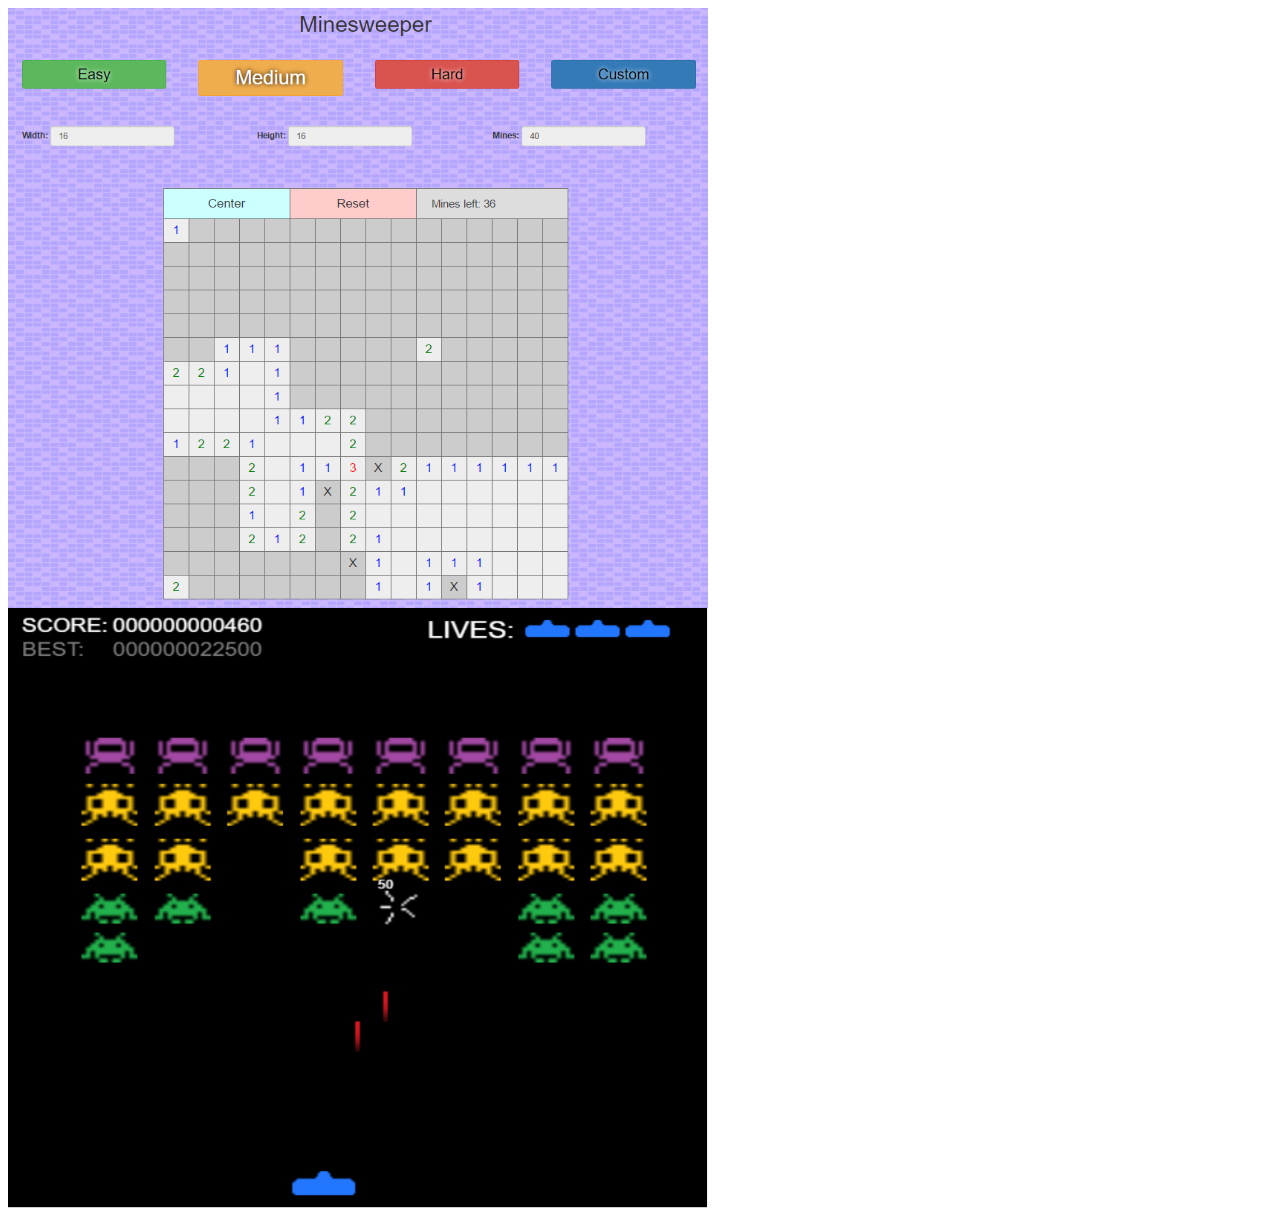
==== index.html @ f4271d46 "added index page" ====
<html>
    <head>
    </head>
    <body>
        <a href="Minesweeper">
            <img src="img/Minesweeper.png" height="600" width="700">
        </a>
        <a href="SpaceInvaders">
            <img src="img/SpaceInvaders.png" height="600" width="700">
        </a>
    </body>
</html>
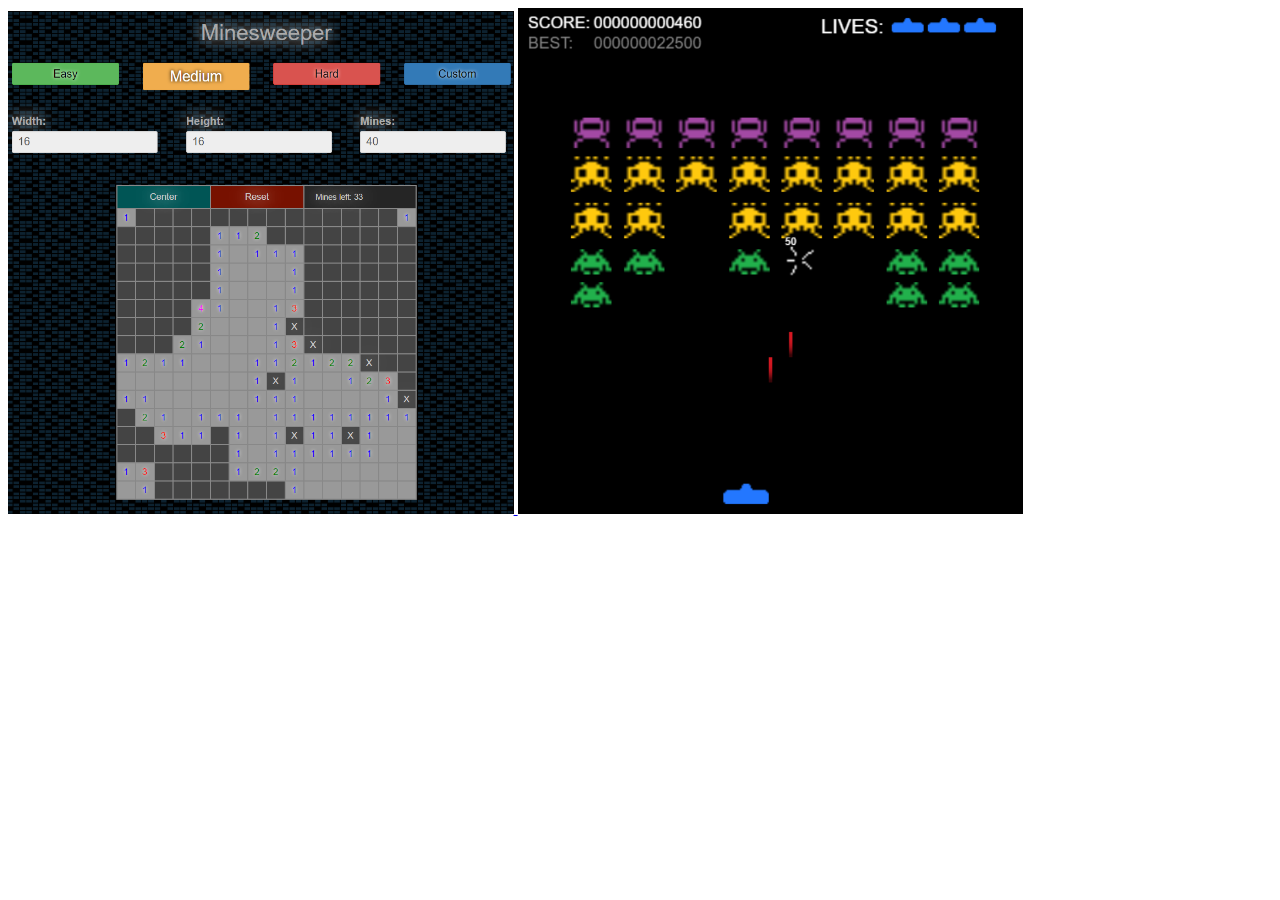
==== commit 9a039034: "update preview images + sizes" ====
--- a/index.html
+++ b/index.html
@@ -3,10 +3,10 @@
     </head>
     <body>
         <a href="Minesweeper">
-            <img src="img/Minesweeper.png" height="600" width="700">
+            <img src="img/Minesweeper.png" width="40%">
         </a>
         <a href="SpaceInvaders">
-            <img src="img/SpaceInvaders.png" height="600" width="700">
+            <img src="img/SpaceInvaders.png" width="40%">
         </a>
     </body>
 </html>
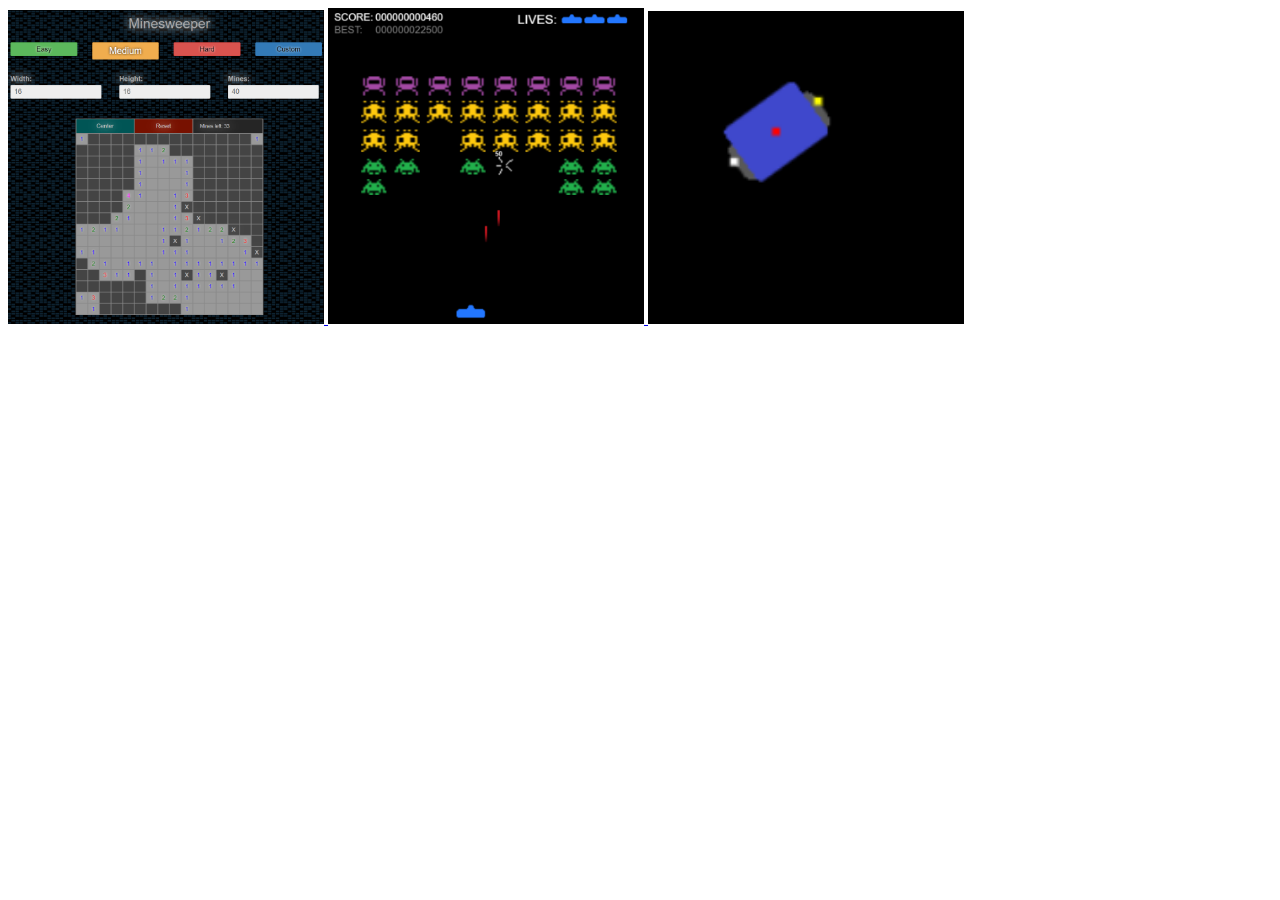
==== commit b4743f9c: "add CarSimulator" ====
--- a/index.html
+++ b/index.html
@@ -3,10 +3,13 @@
     </head>
     <body>
         <a href="Minesweeper">
-            <img src="img/Minesweeper.png" width="40%">
+            <img src="img/Minesweeper.png" width="25%">
         </a>
         <a href="SpaceInvaders">
-            <img src="img/SpaceInvaders.png" width="40%">
+            <img src="img/SpaceInvaders.png" width="25%">
+        </a>
+        <a href="CarSimulator">
+            <img src="img/CarSimulator.png" width="25%">
         </a>
     </body>
 </html>
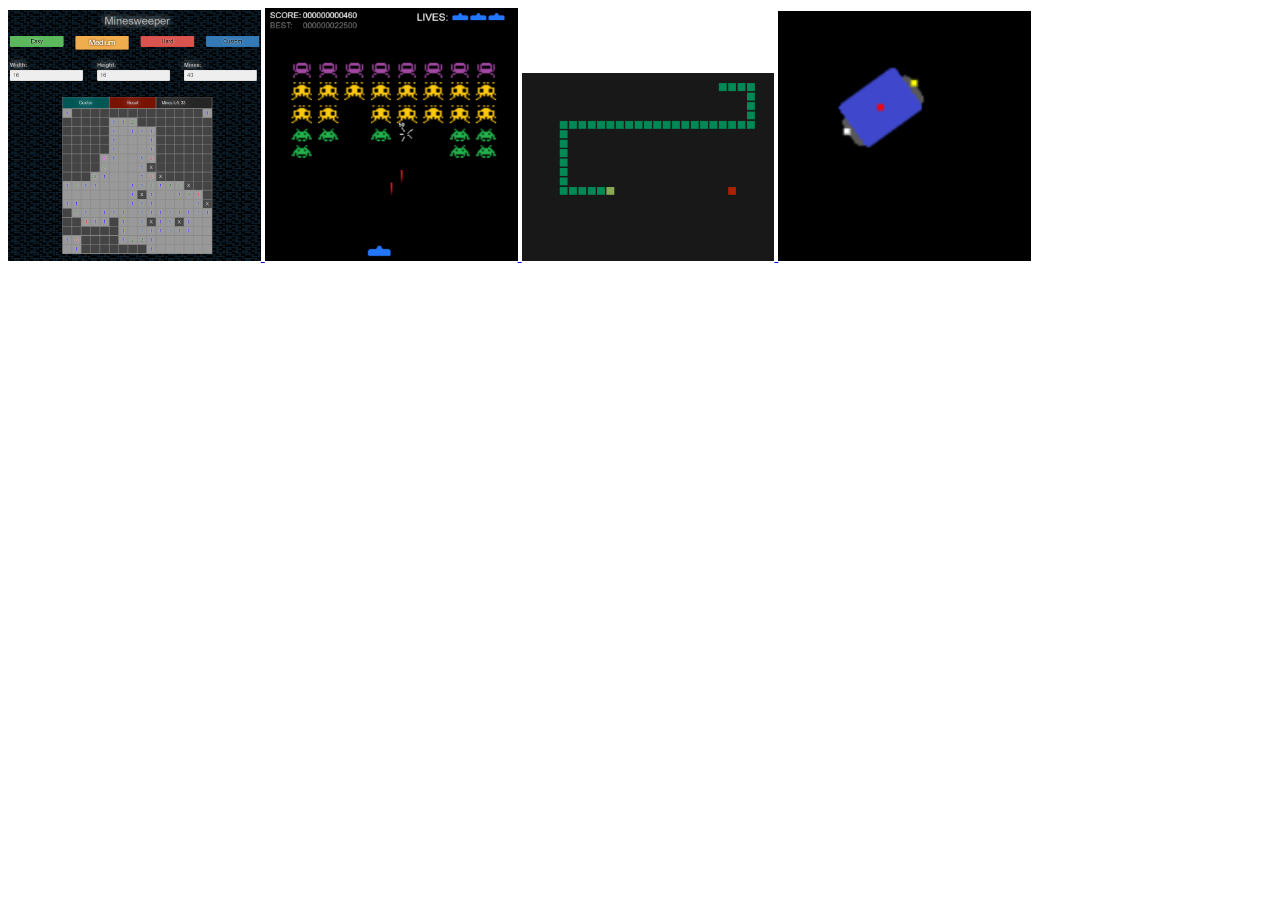
==== commit 8b830c77: "fix Snake + update submodules" ====
--- a/index.html
+++ b/index.html
@@ -3,13 +3,16 @@
     </head>
     <body>
         <a href="Minesweeper">
-            <img src="img/Minesweeper.png" width="25%">
+            <img src="img/Minesweeper.png" width="20%">
         </a>
         <a href="SpaceInvaders">
-            <img src="img/SpaceInvaders.png" width="25%">
+            <img src="img/SpaceInvaders.png" width="20%">
+        </a>
+        <a href="Snake">
+            <img src="img/Snake.png" width="20%">
         </a>
         <a href="CarSimulator">
-            <img src="img/CarSimulator.png" width="25%">
+            <img src="img/CarSimulator.png" width="20%">
         </a>
     </body>
 </html>
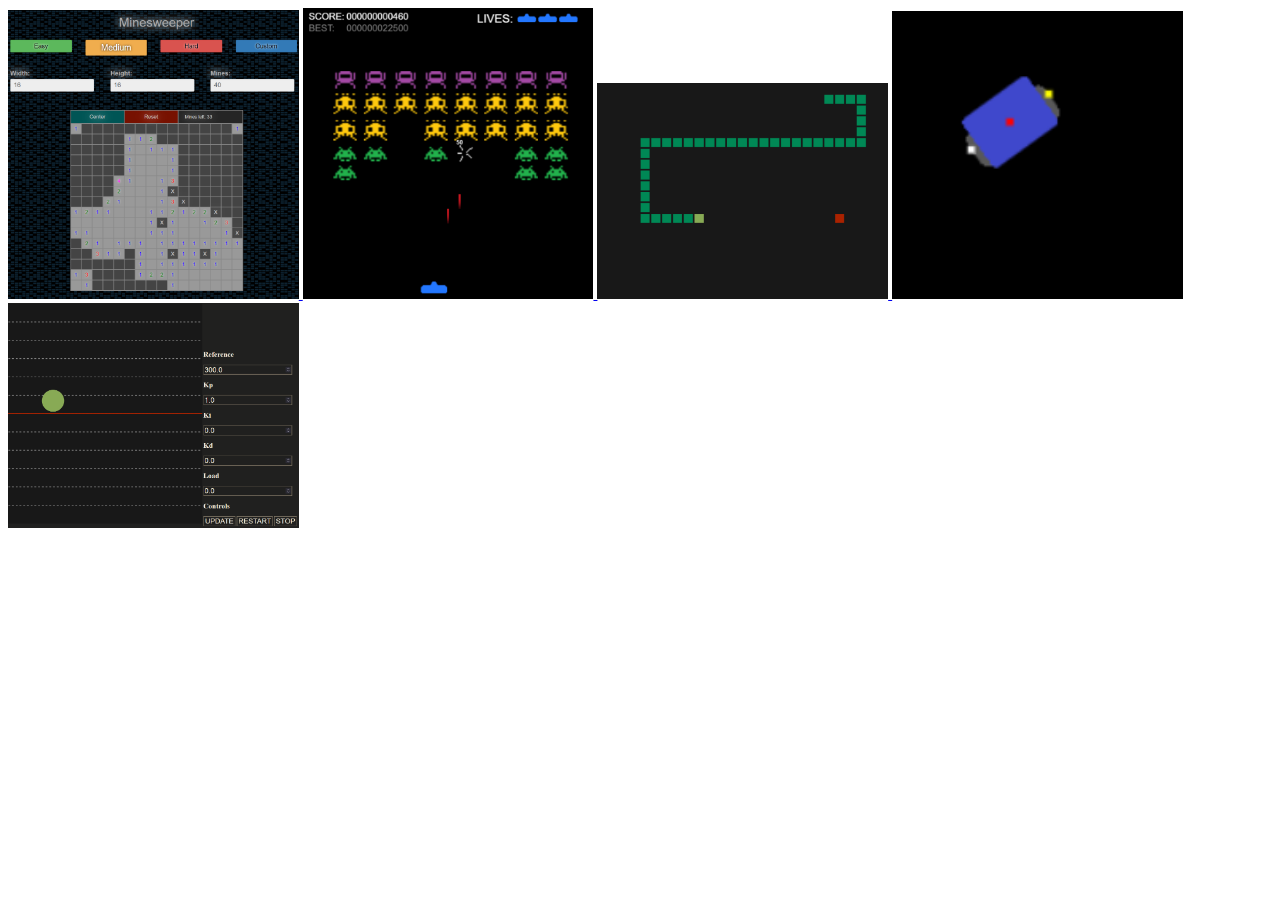
==== commit ebeddb7c: "add PID to index page" ====
--- a/index.html
+++ b/index.html
@@ -3,16 +3,19 @@
     </head>
     <body>
         <a href="Minesweeper">
-            <img src="img/Minesweeper.png" width="20%">
+            <img src="img/Minesweeper.png" width="23%">
         </a>
         <a href="SpaceInvaders">
-            <img src="img/SpaceInvaders.png" width="20%">
+            <img src="img/SpaceInvaders.png" width="23%">
         </a>
         <a href="Snake">
-            <img src="img/Snake.png" width="20%">
+            <img src="img/Snake.png" width="23%">
         </a>
         <a href="CarSimulator">
-            <img src="img/CarSimulator.png" width="20%">
+            <img src="img/CarSimulator.png" width="23%">
+        </a>
+        <a href="PID">
+            <img src="img/PID.png" width="23%">
         </a>
     </body>
 </html>
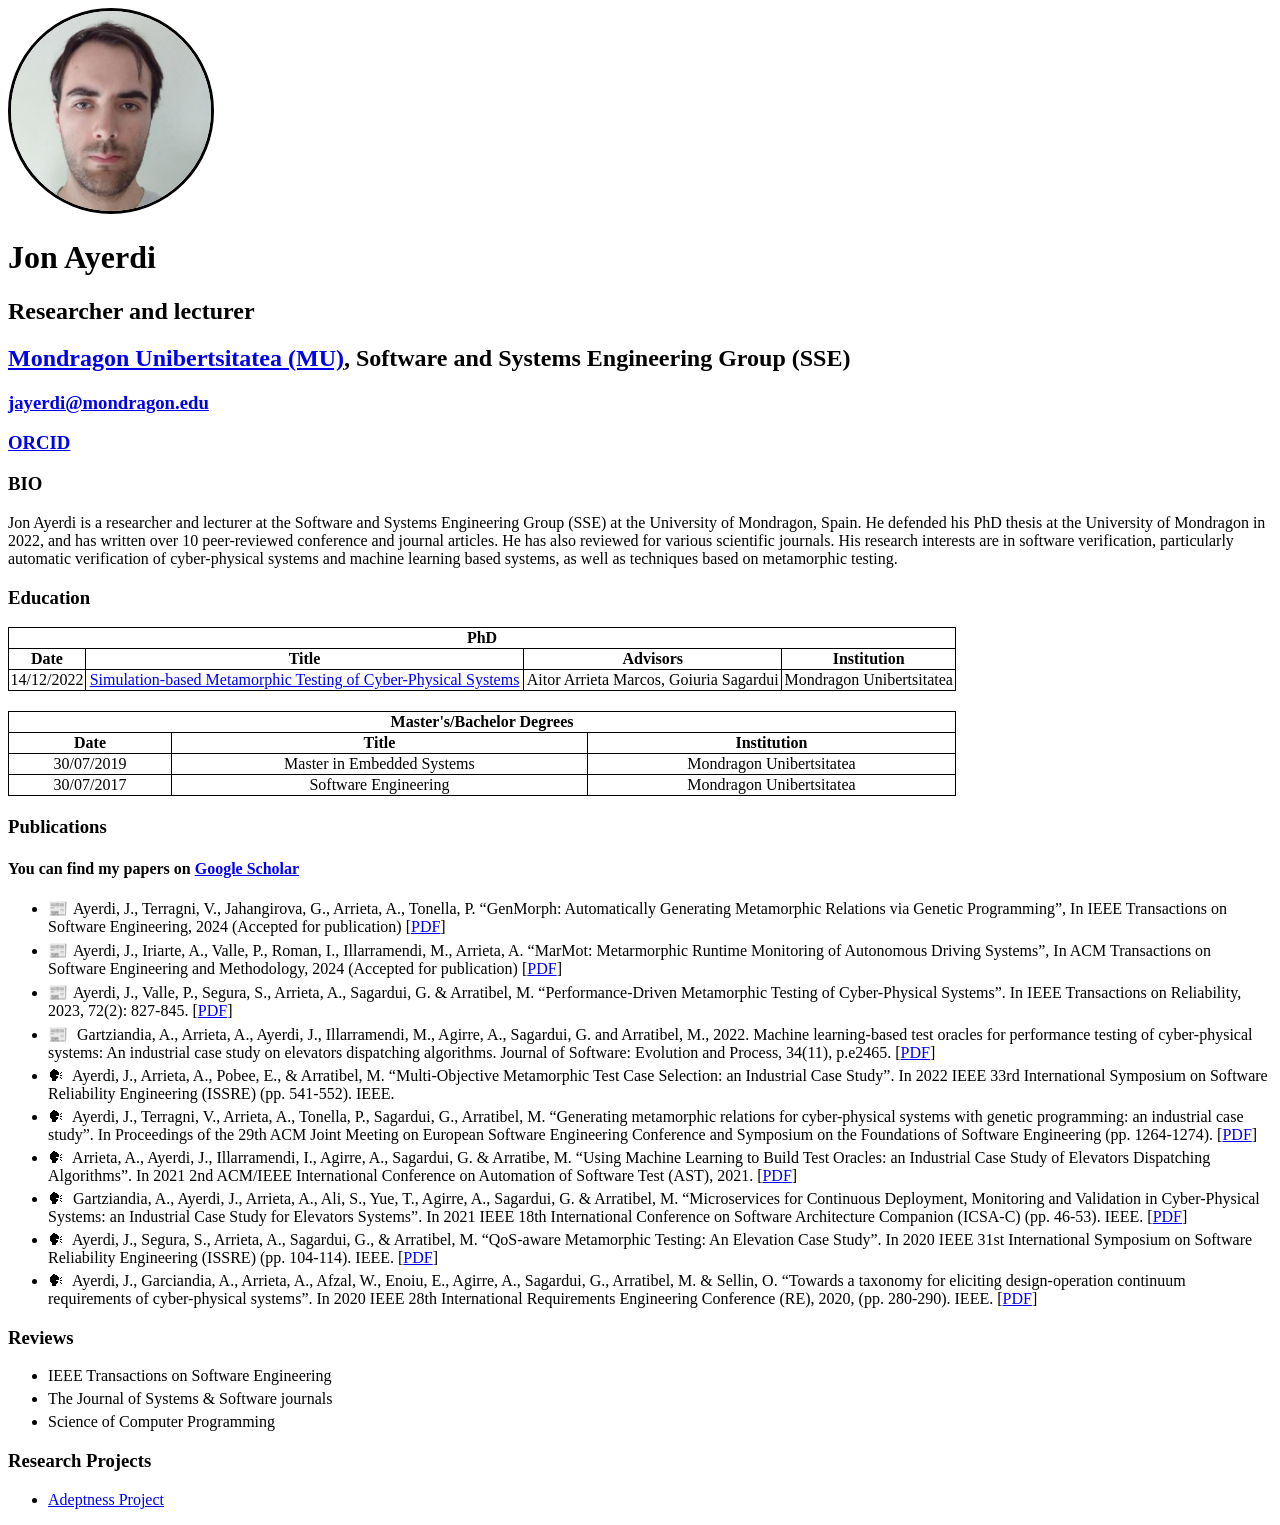
==== commit f8740acc: "add CV homepage" ====
--- a/index.html
+++ b/index.html
@@ -1,21 +1,155 @@
-<html>
-    <head>
-    </head>
-    <body>
-        <a href="Minesweeper">
-            <img src="img/Minesweeper.png" width="23%">
-        </a>
-        <a href="SpaceInvaders">
-            <img src="img/SpaceInvaders.png" width="23%">
-        </a>
-        <a href="Snake">
-            <img src="img/Snake.png" width="23%">
-        </a>
-        <a href="CarSimulator">
-            <img src="img/CarSimulator.png" width="23%">
-        </a>
-        <a href="PID">
-            <img src="img/PID.png" width="23%">
-        </a>
-    </body>
-</html>
+<!DOCTYPE html>
+<html lang="en">
+
+<head>
+    <title>Jon Ayerdi</title>
+    <link rel="stylesheet" href="style.css">
+    <meta charset="utf-8">
+    <meta name="viewport" content="width=device-width">
+</head>
+
+<body>
+    <div class="container">
+        <div class="header">
+            <img id="profile-img" src="img/ayerdi-jon.jpg" alt="Jon Ayerdi" height="200" width="200">
+            <h1>Jon Ayerdi</h1>
+            <h2>Researcher and lecturer</h2>
+            <h2><a href="https://www.mondragon.edu/">Mondragon Unibertsitatea (MU)</a>, Software and Systems Engineering
+                Group (SSE)</h2>
+            <h3><a href="mailto:jayerdi@mondragon.edu">jayerdi@mondragon.edu</a></h3>
+            <h3><a href="https://orcid.org/0000-0003-0491-9711">ORCID</a></h3>
+        </div>
+        <div class="content">
+            <h3>BIO</h3>
+            <p>
+                Jon Ayerdi is a researcher and lecturer at the Software and Systems Engineering Group (SSE) at the
+                University of Mondragon, Spain.
+                He defended his PhD thesis at the University of Mondragon in 2022, and has written over 10 peer-reviewed
+                conference and journal articles.
+                He has also reviewed for various scientific journals.
+                His research interests are in software verification, particularly automatic verification of
+                cyber-physical systems and machine learning based systems, as well as techniques based on metamorphic
+                testing.
+            </p>
+            <h3>Education</h3>
+            <table>
+                <tr>
+                    <th colspan="4">PhD</th>
+                </tr>
+                <tr>
+                    <th>Date</th>
+                    <th>Title</th>
+                    <th>Advisors</th>
+                    <th>Institution</th>
+                </tr>
+                <tr>
+                    <td>14/12/2022</td>
+                    <td><a href="https://ebiltegia.mondragon.edu/bitstream/handle/20.500.11984/6142/AyerdiCantalejoJon_tesis.pdf">Simulation-based Metamorphic Testing of Cyber-Physical Systems</a></td>
+                    <td>Aitor Arrieta Marcos, Goiuria Sagardui</td>
+                    <td>Mondragon Unibertsitatea</td>
+                </tr>
+            </table>
+            <table>
+                <tr>
+                    <th colspan="3">Master's/Bachelor Degrees</th>
+                </tr>
+                <tr>
+                    <th>Date</th>
+                    <th>Title</th>
+                    <th>Institution</th>
+                </tr>
+                <tr>
+                    <td>30/07/2019</td>
+                    <td>Master in Embedded Systems</td>
+                    <td>Mondragon Unibertsitatea</td>
+                </tr>
+                <tr>
+                    <td>30/07/2017</td>
+                    <td>Software Engineering</td>
+                    <td>Mondragon Unibertsitatea</td>
+                </tr>
+            </table>
+            <h3>Publications</h3>
+            <h4>You can find my papers on <a href="https://scholar.google.com/citations?user=ty9mkEcAAAAJ&">Google
+                    Scholar</a></h4>
+            <ul>
+                <li class="journal">Ayerdi, J., Terragni, V., Jahangirova, G., Arrieta, A., Tonella, P. “GenMorph:
+                    Automatically Generating Metamorphic Relations via Genetic Programming”, In IEEE Transactions on
+                    Software Engineering, 2024 (Accepted for publication) [<a href="https://arxiv.org/pdf/2312.15302"
+                        target="_blank">PDF</a>]</li>
+                <li class="journal">Ayerdi, J., Iriarte, A., Valle, P., Roman, I., Illarramendi, M., Arrieta, A.
+                    “MarMot: Metarmorphic Runtime Monitoring of Autonomous Driving Systems”, In ACM Transactions on
+                    Software Engineering and Methodology, 2024 (Accepted for publication) [<a
+                        href="https://arxiv.org/pdf/2310.07414" target="_blank">PDF</a>]</li>
+                <li class="journal">Ayerdi, J., Valle, P., Segura, S., Arrieta, A., Sagardui, G. & Arratibel, M.
+                    “Performance-Driven Metamorphic Testing of Cyber-Physical Systems”. In IEEE Transactions on
+                    Reliability, 2023, 72(2): 827-845. [<a
+                        href="https://ebiltegia.mondragon.edu/bitstream/handle/20.500.11984/5824/Performance-Driven%20Metamorphic%20Testing%20of%20Cyber-Physical%20Systems.PDF"
+                        target="_blank">PDF</a>]</li>
+                <li class="journal">
+                    Gartziandia, A., Arrieta, A., Ayerdi, J., Illarramendi, M., Agirre, A., Sagardui, G. and Arratibel,
+                    M., 2022. Machine learning‐based test oracles for performance testing of cyber‐physical systems: An
+                    industrial
+                    case study on elevators dispatching algorithms. Journal of Software: Evolution and Process, 34(11),
+                    p.e2465. [<a href="https://doi.org/10.1002/smr.2465" target="_blank">PDF</a>]
+                </li>
+                <li class="conference">
+                    Ayerdi, J., Arrieta, A., Pobee, E., &amp; Arratibel, M. “Multi-Objective Metamorphic Test Case
+                    Selection: an Industrial Case Study”. In 2022 IEEE 33rd International Symposium on Software
+                    Reliability Engineering (ISSRE) (pp. 541-552). IEEE.
+                </li>
+                <li class="conference">
+                    Ayerdi, J., Terragni, V., Arrieta, A., Tonella, P., Sagardui, G., Arratibel, M. “Generating
+                    metamorphic relations for cyber-physical systems with genetic programming: an industrial case
+                    study”. In Proceedings of the 29th ACM Joint Meeting on European Software Engineering Conference and
+                    Symposium on the Foundations of Software Engineering (pp. 1264-1274). [<a
+                        href="https://ebiltegia.mondragon.edu/bitstream/handle/20.500.11984/5382/Generating%20Metamorphic%20Relations%20for%20Cyber-Physical%20Systems%20with%20Genetic%20Progrmming_an%20Industrial%20Case%20Study.pdf"
+                        target="_blank">PDF</a>]
+                </li>
+                <li class="conference">
+                    Arrieta, A., Ayerdi, J., Illarramendi, I., Agirre, A., Sagardui, G. &amp; Arratibe, M. “Using
+                    Machine Learning to Build Test Oracles: an Industrial Case Study of Elevators Dispatching
+                    Algorithms”. In 2021 2nd ACM/IEEE International Conference on Automation of Software Test (AST),
+                    2021. [<a
+                        href="https://ebiltegia.mondragon.edu/xmlui/bitstream/handle/20.500.11984/5563/UsingMachineLearningToBuildTestOraclesAnIndustrialCaseStudyOnElevatorsDispatchingAlgorithmss.pdf"
+                        target="_blank">PDF</a>]
+                </li>
+                <li class="conference">
+                    Gartziandia, A., Ayerdi, J., Arrieta, A., Ali, S., Yue, T., Agirre, A., Sagardui, G. &amp;
+                    Arratibel, M. “Microservices for Continuous Deployment, Monitoring and Validation in Cyber-Physical
+                    Systems: an Industrial Case Study for Elevators Systems”. In 2021 IEEE 18th International Conference
+                    on Software Architecture Companion (ICSA-C) (pp. 46-53). IEEE. [<a
+                        href="https://ebiltegia.mondragon.edu/xmlui/bitstream/handle/20.500.11984/5564/MicroservicesForContinuousDeploymentMonitoringAndValidationInCyberPhysicall.pdf"
+                        target="_blank">PDF</a>]
+                </li>
+                <li class="conference">
+                    Ayerdi, J., Segura, S., Arrieta, A., Sagardui, G., &amp; Arratibel, M. “QoS-aware Metamorphic
+                    Testing: An Elevation Case Study”. In 2020 IEEE 31st International Symposium on Software Reliability
+                    Engineering (ISSRE) (pp. 104-114). IEEE. [<a
+                        href="http://ebiltegia.mondragon.edu/xmlui/bitstream/handle/20.500.11984/1849/QoS_aware_Metamorphic_Testing%20An_Elevation_Case_Study.pdf"
+                        target="_blank">PDF</a>]
+                </li>
+                <li class="conference">
+                    Ayerdi, J., Garciandia, A., Arrieta, A., Afzal, W., Enoiu, E., Agirre, A., Sagardui, G., Arratibel,
+                    M. &amp; Sellin, O. “Towards a taxonomy for eliciting design-operation continuum requirements of
+                    cyber-physical systems”. In 2020 IEEE 28th International Requirements Engineering Conference (RE),
+                    2020, (pp. 280-290). IEEE. [<a
+                        href="https://ebiltegia.mondragon.edu/bitstream/handle/20.500.11984/1749/A_Taxonomy_for_Eliciting_Design_Operation_Continuum_Requirements_of_Cyber_Physical_Systems.pdf"
+                        target="_blank">PDF</a>]
+                </li>
+            </ul>
+            <h3>Reviews</h3>
+            <ul>
+                <li>IEEE Transactions on Software Engineering</li>
+                <li>The Journal of Systems & Software journals</li>
+                <li>Science of Computer Programming</li>
+            </ul>
+            <h3>Research Projects</h3>
+            <ul>
+                <li><a href="https://adeptness.eu/">Adeptness Project</a></li>
+            </ul>
+        </div>
+    </div>
+</body>
+
+</html>
--- a/style.css
+++ b/style.css
@@ -0,0 +1,29 @@
+#profile-img {
+    border-radius: 50%;
+    border: 3px solid black;
+}
+
+.journal:before {
+    content: "📰";
+    padding-right: 5px;
+}
+
+.conference:before {
+    content: "🗣";
+    padding-right: 5px;
+}
+
+li {
+    margin-bottom: 5px;
+}
+
+table {
+    border-collapse: collapse;
+    width: 75%;
+    margin-bottom: 20px;
+}
+
+th, td {
+    border: 1px solid;
+    text-align: center;
+}
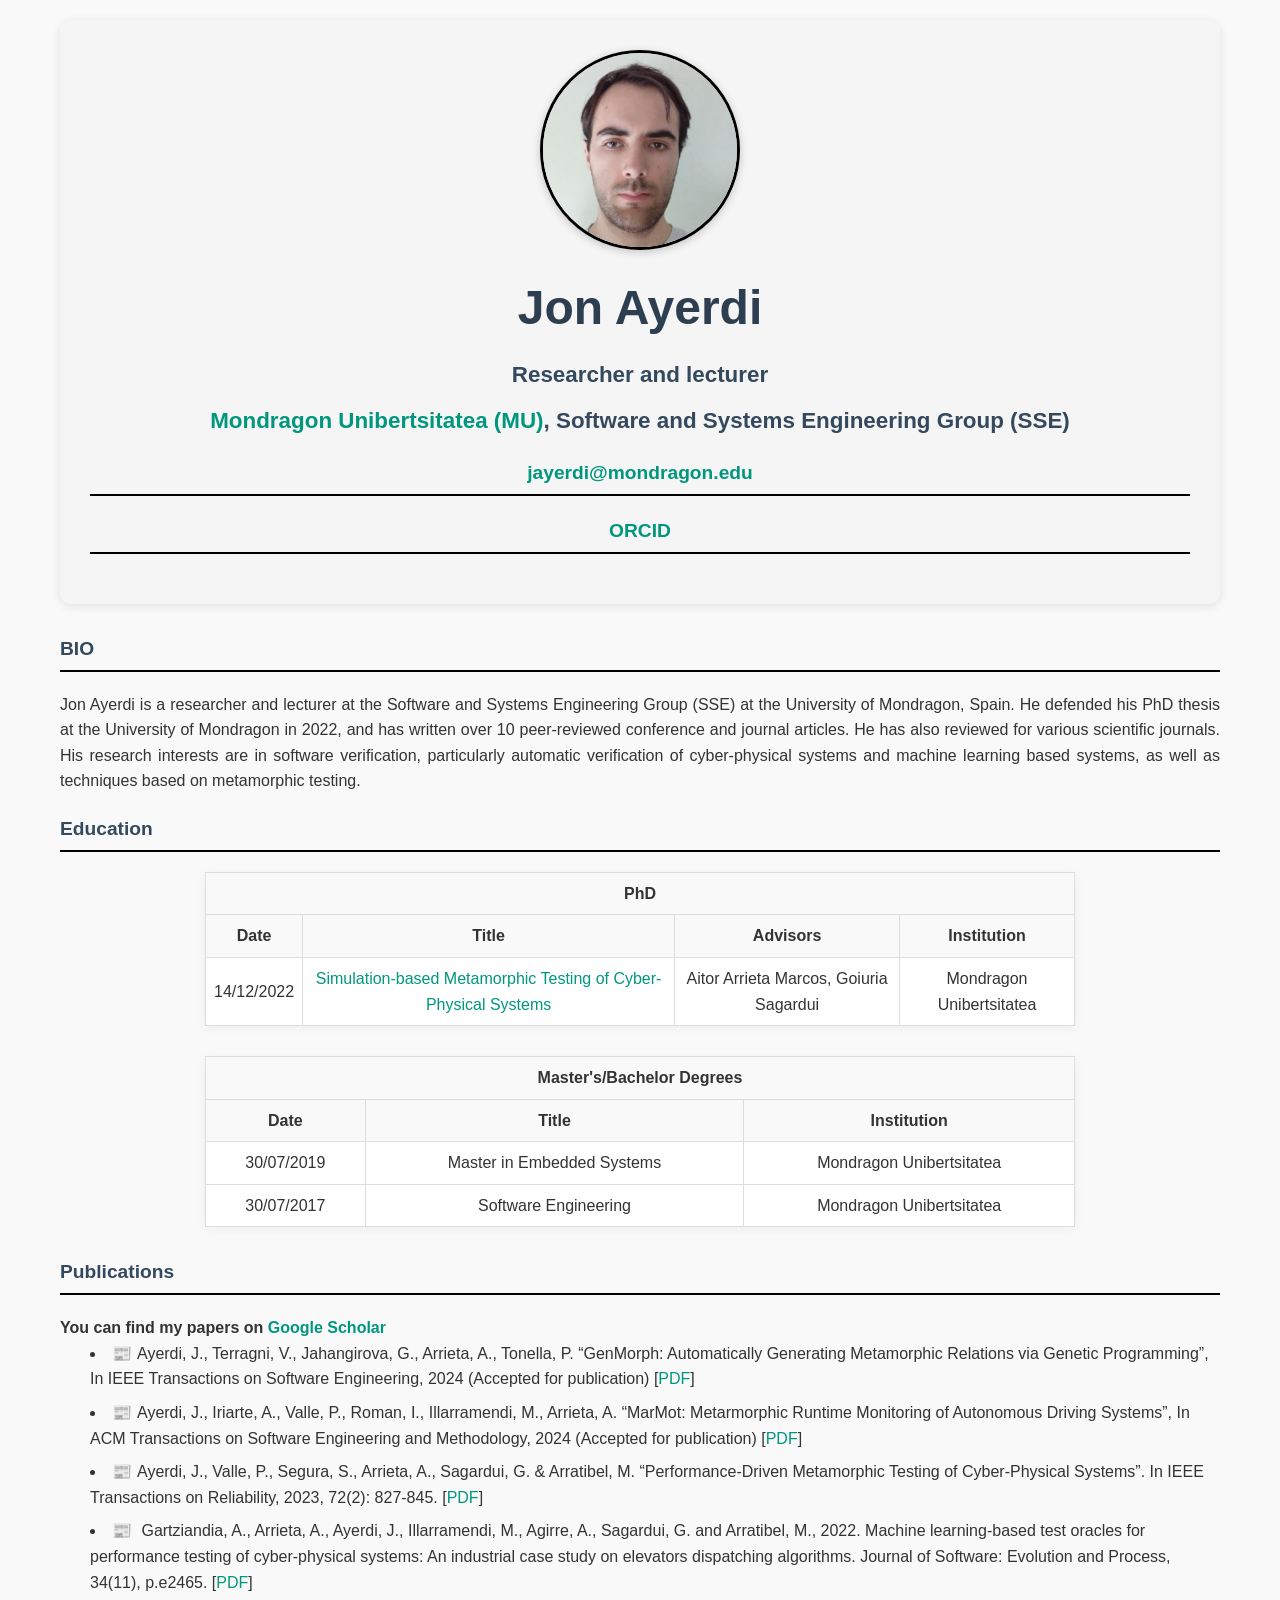
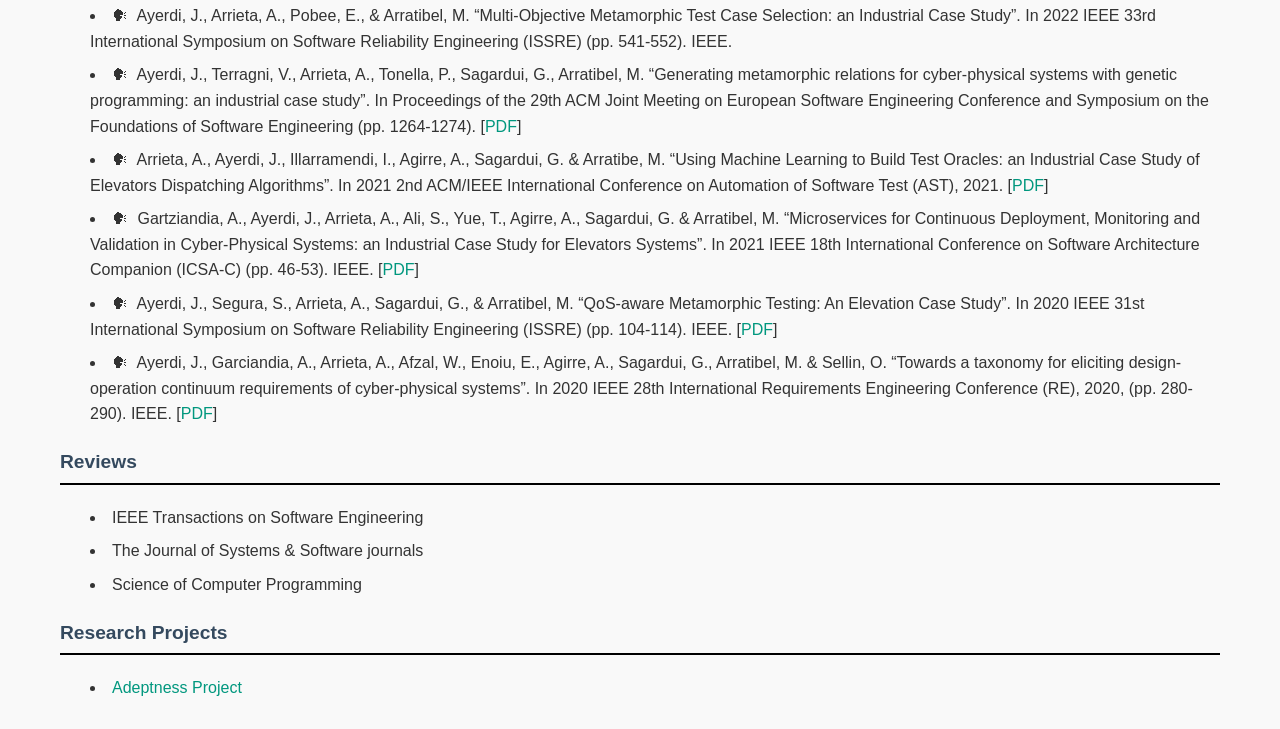
==== commit edabaebd: "update CV homepage" ====
--- a/index.html
+++ b/index.html
@@ -3,9 +3,122 @@
 
 <head>
     <title>Jon Ayerdi</title>
-    <link rel="stylesheet" href="style.css">
     <meta charset="utf-8">
-    <meta name="viewport" content="width=device-width">
+    <meta name="viewport" content="width=device-width, initial-scale=1.0">
+    <style>
+        * {
+            margin: 0;
+            padding: 0;
+            box-sizing: border-box;
+        }
+
+        body {
+            font-family: Arial, sans-serif;
+            line-height: 1.6;
+            color: #333;
+            background-color: #f9f9f9;
+        }
+
+        .container {
+            max-width: 1200px;
+            margin: 0 auto;
+            padding: 20px;
+        }
+
+        .header {
+            text-align: center;
+            padding: 30px;
+            background-color: #f5f5f5;
+            border-radius: 10px;
+            box-shadow: 0 2px 10px rgba(0, 0, 0, 0.1);
+            margin-bottom: 30px;
+        }
+
+        #profile-img {
+            display: block;
+            margin: 0 auto 20px;
+            border-radius: 50%;
+            border: 3px solid black;
+            box-shadow: 0 2px 8px rgba(0, 0, 0, 0.2);
+        }
+
+        .journal:before {
+            content: "📰";
+            padding-right: 5px;
+        }
+
+        .conference:before {
+            content: "🗣";
+            padding-right: 5px;
+        }
+
+        h1 {
+            font-size: 3em;
+            margin-bottom: 10px;
+            color: #2c3e50;
+            font-weight: bold;
+        }
+
+        h2 {
+            font-size: 1.4em;
+            margin-bottom: 10px;
+            color: #34495e;
+        }
+
+        h3 {
+            font-size: 1.2em;
+            margin: 20px 0;
+            color: #34495e;
+            border-bottom: 2px solid #000000;
+            padding-bottom: 5px;
+        }
+
+        p {
+            text-align: justify;
+            line-height: 1.6;
+            margin: 20px 0;
+        }
+
+        ul,
+        ol {
+            margin-left: 30px;
+            list-style-position: inside;
+        }
+
+        li {
+            margin-bottom: 8px;
+        }
+
+        a {
+            color: #00977e;
+            text-decoration: none;
+        }
+
+        a:hover {
+            text-decoration: underline;
+        }
+
+        table {
+            width: 75%;
+            margin: auto;
+            border-collapse: collapse;
+            background-color: white;
+            box-shadow: 0 2px 10px rgba(0, 0, 0, 0.05);
+            margin-bottom: 30px;
+        }
+
+        th,
+        td {
+            border: 1px solid #ddd;
+            padding: 8px;
+            text-align: center;
+        }
+
+        th {
+            background-color: #f9f9f9;
+            font-weight: bold;
+        }
+    </style>
 </head>
 
 <body>
@@ -44,7 +157,9 @@
                 </tr>
                 <tr>
                     <td>14/12/2022</td>
-                    <td><a href="https://ebiltegia.mondragon.edu/bitstream/handle/20.500.11984/6142/AyerdiCantalejoJon_tesis.pdf">Simulation-based Metamorphic Testing of Cyber-Physical Systems</a></td>
+                    <td><a
+                            href="https://ebiltegia.mondragon.edu/bitstream/handle/20.500.11984/6142/AyerdiCantalejoJon_tesis.pdf">Simulation-based
+                            Metamorphic Testing of Cyber-Physical Systems</a></td>
                     <td>Aitor Arrieta Marcos, Goiuria Sagardui</td>
                     <td>Mondragon Unibertsitatea</td>
                 </tr>
@@ -152,4 +267,4 @@
     </div>
 </body>
 
-</html>+</html>
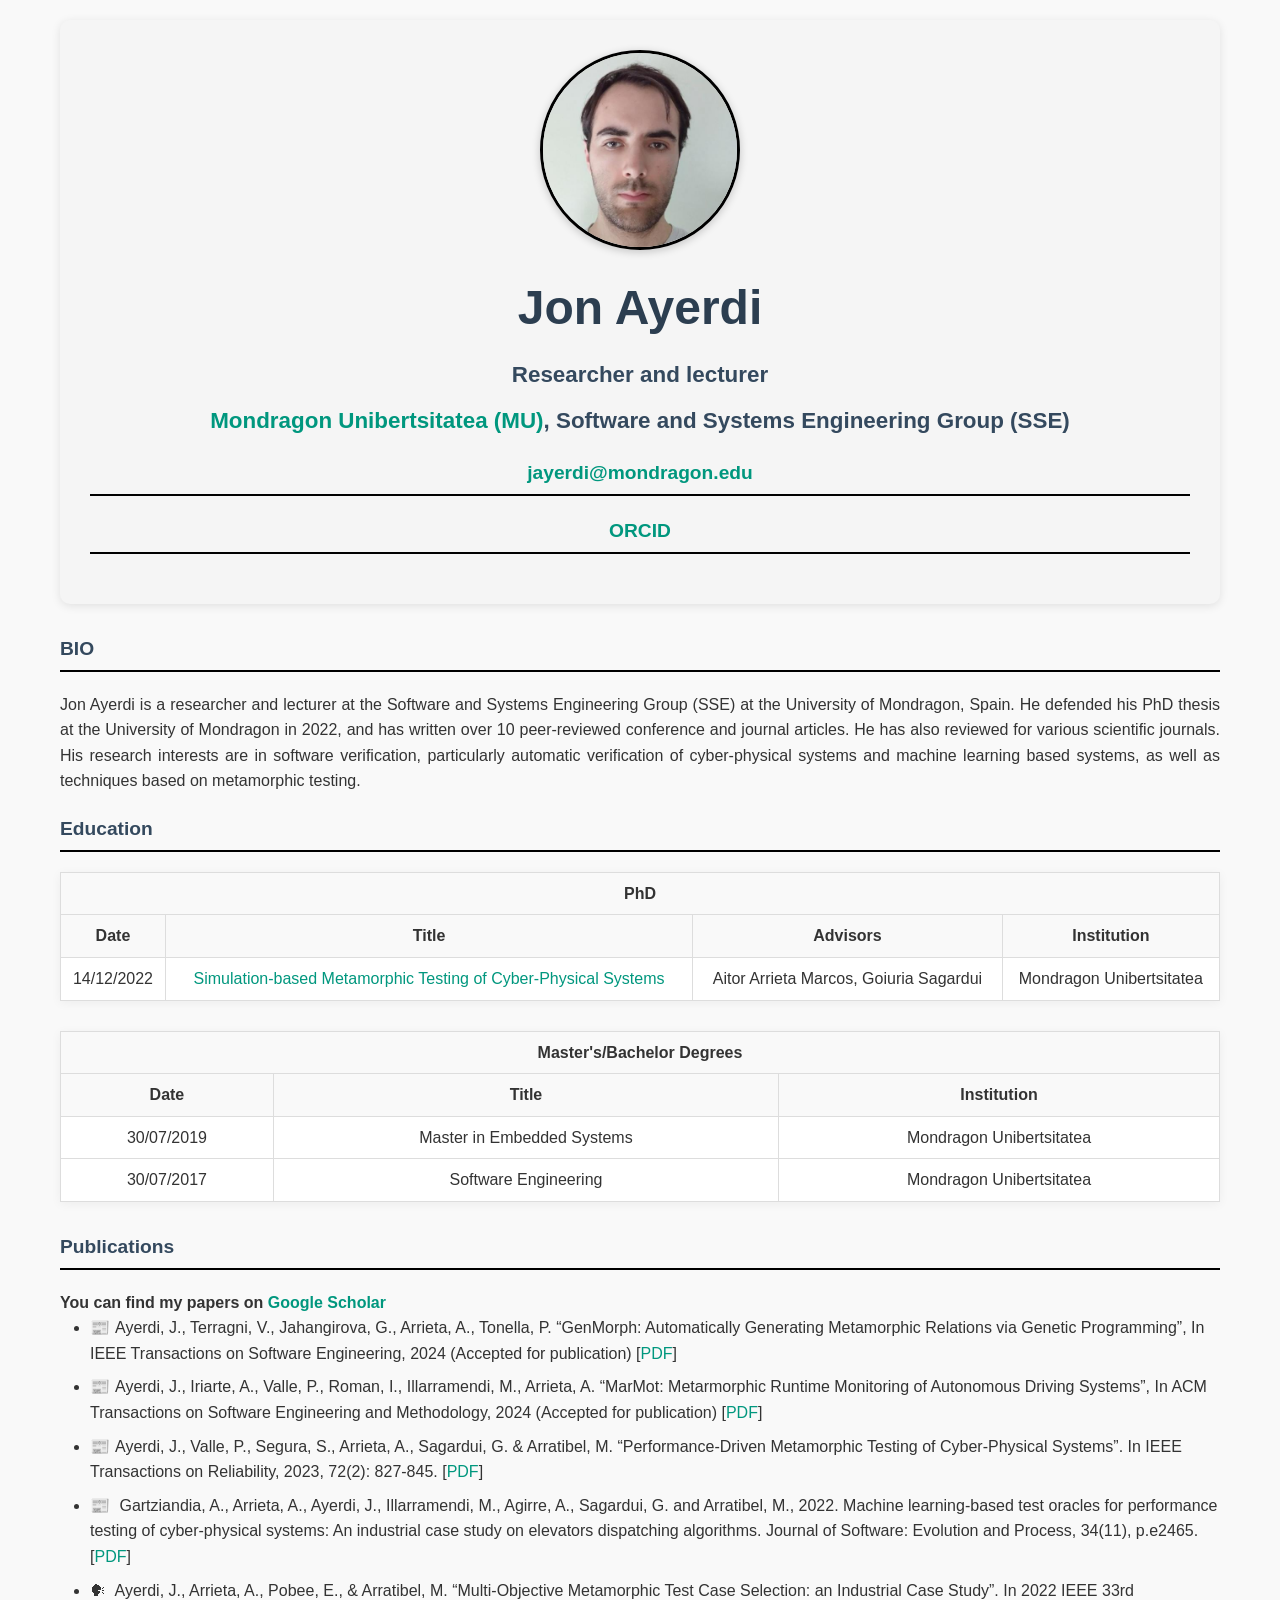
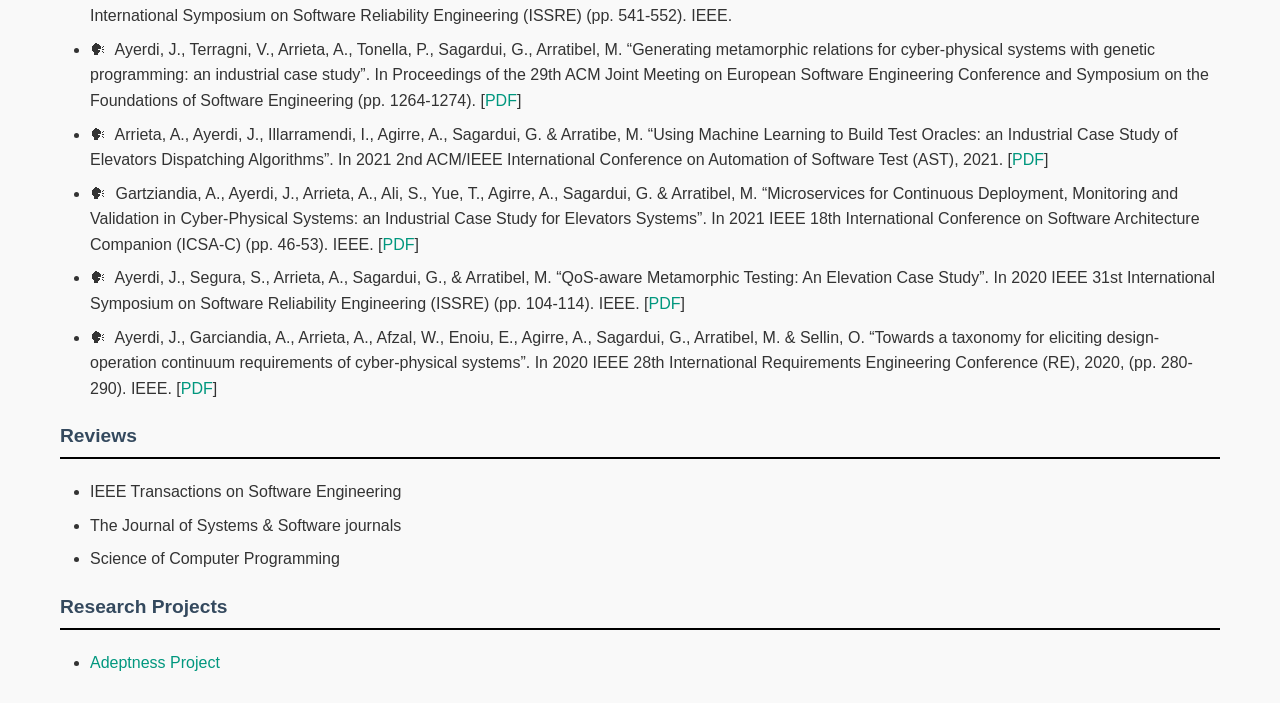
==== commit e39bf268: "update CV style" ====
--- a/index.html
+++ b/index.html
@@ -75,14 +75,13 @@
 
         p {
             text-align: justify;
-            line-height: 1.6;
             margin: 20px 0;
         }
 
         ul,
         ol {
             margin-left: 30px;
-            list-style-position: inside;
+            list-style-position: outside;
         }
 
         li {
@@ -99,7 +98,7 @@
         }
 
         table {
-            width: 75%;
+            width: 100%;
             margin: auto;
             border-collapse: collapse;
             background-color: white;
